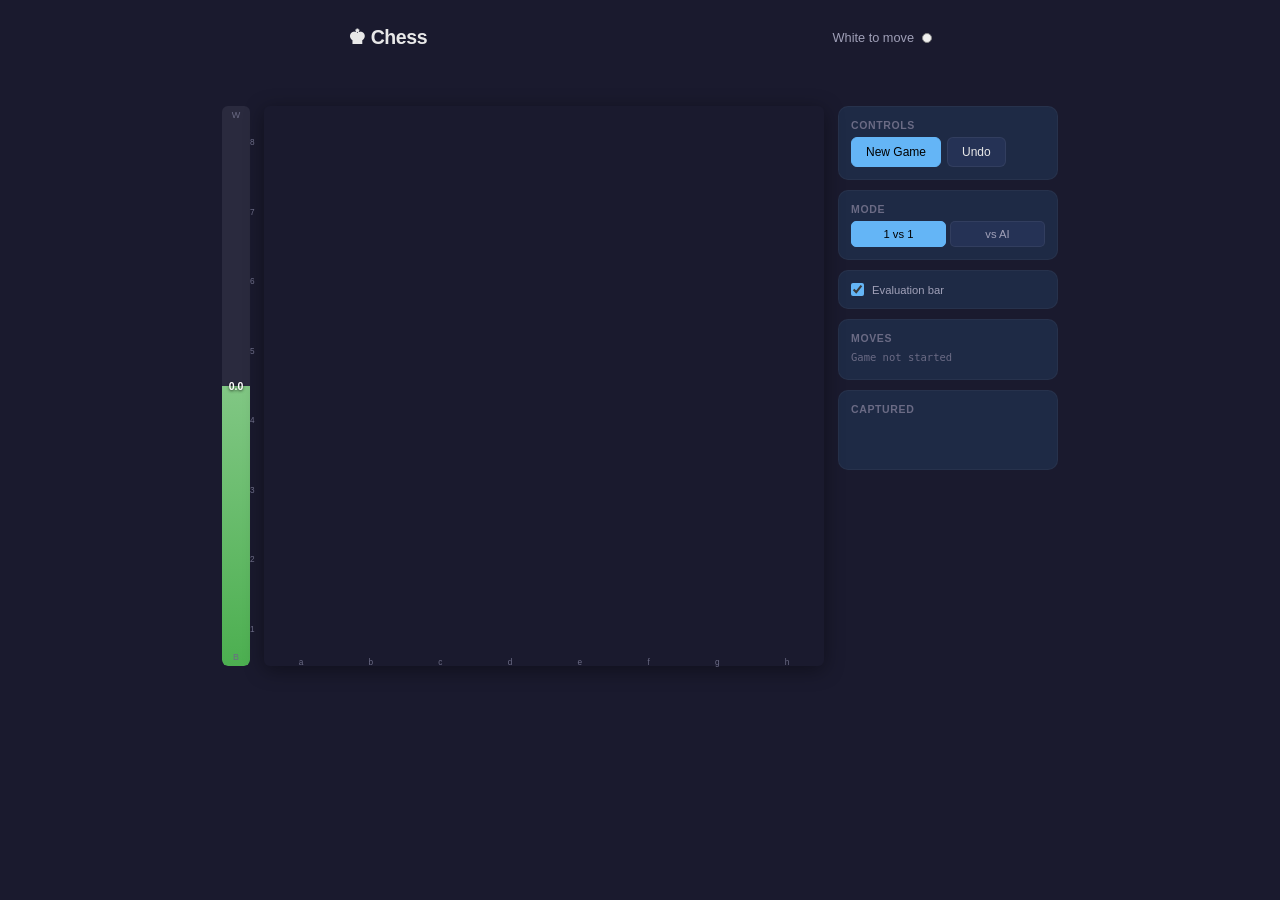
==== index.html @ 6c4f0eb6 "feat: chess game" ====
<!DOCTYPE html>
<html lang="fr">
<head>
  <meta charset="UTF-8">
  <meta name="viewport" content="width=device-width, initial-scale=1.0">
  <title>Chess Game</title>
  <link rel="stylesheet" href="css/style.css">
</head>
<body>
  <div class="app-container">

    <!-- Header -->
    <div class="header">
      <h1>♚ Chess</h1>
      <div class="turn-indicator">
        <span id="turn-label">White to move</span>
        <span class="turn-dot white" id="turn-dot"></span>
      </div>
    </div>

    <!-- Game status -->
    <div class="game-status" id="game-status"></div>

    <!-- Main row: eval bar + board + side panel -->
    <div class="main-row">

      <!-- Evaluation Bar -->
      <div class="eval-bar-container" id="eval-bar-container">
        <span class="eval-label white-label">W</span>
        <span class="eval-label black-label">B</span>
        <div class="eval-fill" id="eval-fill" style="height: 50%;"></div>
        <span class="eval-score" id="eval-score">0.0</span>
      </div>

      <!-- Board -->
      <div class="board-container">
        <div class="board-wrapper">
          <div id="chess-board"></div>

          <!-- Promotion dialog -->
          <div class="promotion-overlay" id="promotion-overlay">
            <div class="promotion-dialog">
              <div class="promo-title">Promote pawn to:</div>
              <div class="promo-options" id="promo-options"></div>
            </div>
          </div>
        </div>

        <!-- Rank labels -->
        <div class="board-labels rank-labels" id="rank-labels">
          <span>8</span><span>7</span><span>6</span><span>5</span>
          <span>4</span><span>3</span><span>2</span><span>1</span>
        </div>

        <!-- File labels -->
        <div class="board-labels file-labels" id="file-labels">
          <span>a</span><span>b</span><span>c</span><span>d</span>
          <span>e</span><span>f</span><span>g</span><span>h</span>
        </div>
      </div>

      <!-- Side Panel -->
      <div class="side-panel">

        <!-- Controls -->
        <div class="panel-card">
          <h3>Controls</h3>
          <div class="controls">
            <button id="btn-new-game" class="primary">New Game</button>
            <button id="btn-undo">Undo</button>
          </div>
        </div>

        <!-- Game Mode -->
        <div class="panel-card">
          <h3>Mode</h3>
          <div class="mode-toggle">
            <button id="mode-1v1" class="active">1 vs 1</button>
            <button id="mode-ai">vs AI</button>
          </div>
          <div class="ai-thinking" id="ai-thinking">
            <div class="spinner"></div>
            <span>AI thinking...</span>
          </div>
        </div>

        <!-- AI Difficulty -->
        <div class="panel-card" id="difficulty-card" style="display:none;">
          <h3>AI Difficulty</h3>
          <div class="difficulty-selector">
            <button data-depth="1">1</button>
            <button data-depth="2">2</button>
            <button data-depth="3" class="active">3</button>
            <button data-depth="4">4</button>
            <button data-depth="5">5</button>
          </div>
        </div>

        <!-- Evaluation Toggle -->
        <div class="panel-card">
          <div class="eval-toggle">
            <input type="checkbox" id="eval-toggle" checked>
            <label for="eval-toggle">Evaluation bar</label>
          </div>
        </div>

        <!-- Move History -->
        <div class="panel-card">
          <h3>Moves</h3>
          <div class="move-history" id="move-history">
            <span class="move-placeholder" style="color:var(--text-dim);font-size:0.7rem;">Game not started</span>
          </div>
        </div>

        <!-- Captured Pieces -->
        <div class="panel-card">
          <h3>Captured</h3>
          <div class="captured-pieces" id="captured-white"></div>
          <div class="captured-pieces" id="captured-black"></div>
        </div>

      </div>
    </div>
  </div>

  <script src="js/chess.js?v=2"></script>
  <script src="js/evaluation.js?v=2"></script>
  <script>
window.__debug = window.__debug || {};
window.__debug.beforeAI = { Chess: typeof Chess, evaluate: typeof evaluate };
</script>
  <script src="js/ai.js?v=2"></script>
  <script>
window.__debug.afterAI = { findBestMove: typeof findBestMove, wFBM: typeof window.findBestMove, Chess: typeof Chess, evaluate: typeof evaluate };
</script>
  <script src="js/app.js?v=2"></script>
  <script>
window.__debug.afterAPP = { squares: document.querySelectorAll('.square').length, Chess: typeof Chess };
</script>
</body>
</html>
---- css/style.css ----
/* ─── Reset & Base ───────────────────────────────────────────────── */
*, *::before, *::after { box-sizing: border-box; margin: 0; padding: 0; }

:root {
  --bg-primary: #1a1a2e;
  --bg-secondary: #16213e;
  --bg-card: #1e2a45;
  --bg-hover: #253255;
  --text-primary: #e8e8e8;
  --text-secondary: #a0a0b8;
  --text-dim: #6b6b85;
  --accent: #64b5f6;
  --accent-glow: rgba(100, 181, 246, 0.3);
  --green: #4caf50;
  --red: #f44336;
  --orange: #ff9800;
  --eval-bar-w: 28px;
  --board-max: min(80vw, 560px);
  --light-square: #f0d9b5;
  --dark-square: #b58863;
  --light-square-hi: #f7ec77;
  --dark-square-hi: #e0d043;
  --last-move-light: #cdd26a;
  --last-move-dark: #aaa23a;
  --check-red: #ff4444;
  --border-radius: 10px;
  --transition-speed: 0.25s;
}

html { font-size: 15px; }

body {
  font-family: -apple-system, BlinkMacSystemFont, 'Segoe UI', Roboto, Oxygen, sans-serif;
  background: var(--bg-primary);
  color: var(--text-primary);
  min-height: 100vh;
  display: flex;
  justify-content: center;
  align-items: flex-start;
  padding: 20px 10px;
  -webkit-font-smoothing: antialiased;
}

/* ─── Layout ─────────────────────────────────────────────────────── */

.app-container {
  width: 100%;
  max-width: 1100px;
  display: flex;
  flex-direction: column;
  align-items: center;
  gap: 16px;
}

.header {
  width: 100%;
  max-width: calc(var(--board-max) + 40px);
  display: flex;
  justify-content: space-between;
  align-items: center;
  padding: 6px 8px;
}

.header h1 {
  font-size: 1.3rem;
  font-weight: 600;
  color: var(--text-primary);
  letter-spacing: -0.02em;
}

.header .turn-indicator {
  display: flex;
  align-items: center;
  gap: 8px;
  font-size: 0.85rem;
  color: var(--text-secondary);
}

.turn-dot {
  width: 10px;
  height: 10px;
  border-radius: 50%;
  display: inline-block;
  transition: background var(--transition-speed);
}

.turn-dot.white { background: #f0f0f0; border: 1px solid #888; }
.turn-dot.black { background: #222; border: 1px solid #666; }

/* ─── Main row: eval bar + board + side panel ───────────────────── */

.main-row {
  display: flex;
  align-items: flex-start;
  gap: 14px;
  max-width: calc(var(--board-max) + var(--eval-bar-w) + 240px + 28px);
}

/* ─── Evaluation Bar ─────────────────────────────────────────────── */

.eval-bar-container {
  width: var(--eval-bar-w);
  height: var(--board-max);
  background: #2a2a3e;
  border-radius: 6px;
  position: relative;
  overflow: hidden;
  flex-shrink: 0;
  transition: opacity var(--transition-speed);
  display: flex;
  flex-direction: column;
}

.eval-bar-container.hidden {
  opacity: 0;
  width: 0;
  margin: 0;
  pointer-events: none;
}

.eval-fill {
  position: absolute;
  bottom: 0;
  left: 0;
  right: 0;
  background: linear-gradient(to top, var(--green), #81c784);
  transition: height 0.35s cubic-bezier(0.4, 0, 0.2, 1);
  border-radius: 0 0 6px 6px;
}

.eval-fill.white-advantage {
  background: linear-gradient(to top, var(--green), #81c784);
}

.eval-fill.black-advantage {
  background: linear-gradient(to top, var(--red), #ef5350);
  bottom: auto;
  top: 0;
  border-radius: 6px 6px 0 0;
}

.eval-score {
  position: absolute;
  left: 50%;
  top: 50%;
  transform: translate(-50%, -50%);
  font-size: 0.7rem;
  font-weight: 700;
  color: #fff;
  text-shadow: 0 1px 3px rgba(0,0,0,0.8);
  z-index: 2;
  pointer-events: none;
  white-space: nowrap;
}

.eval-label {
  position: absolute;
  left: 50%;
  transform: translateX(-50%);
  font-size: 0.6rem;
  color: var(--text-dim);
  z-index: 1;
  pointer-events: none;
}

.eval-label.white-label { top: 4px; }
.eval-label.black-label { bottom: 4px; }

/* ─── Board ──────────────────────────────────────────────────────── */

.board-container {
  position: relative;
  flex-shrink: 0;
}

.board-wrapper {
  position: relative;
  width: var(--board-max);
  height: var(--board-max);
  border-radius: 6px;
  overflow: hidden;
  box-shadow: 0 4px 20px rgba(0,0,0,0.4);
}

#chess-board {
  display: grid;
  grid-template-columns: repeat(8, 1fr);
  grid-template-rows: repeat(8, 1fr);
  width: 100%;
  height: 100%;
}

.square {
  position: relative;
  display: flex;
  align-items: center;
  justify-content: center;
  cursor: pointer;
  user-select: none;
  font-size: calc(var(--board-max) / 10);
  transition: background-color 0.12s;
}

.square.light { background: var(--light-square); }
.square.dark { background: var(--dark-square); }

.square.last-move.light { background: var(--last-move-light); }
.square.last-move.dark { background: var(--last-move-dark); }

.square.selected.light { background: var(--light-square-hi); }
.square.selected.dark { background: var(--dark-square-hi); }

.square.check {
  background: radial-gradient(ellipse at center, var(--check-red) 0%, var(--check-red) 25%, transparent 70%) !important;
}

.square .legal-dot {
  position: absolute;
  width: 28%;
  height: 28%;
  border-radius: 50%;
  background: rgba(0,0,0,0.15);
  pointer-events: none;
}

.square .legal-capture-ring {
  position: absolute;
  width: 85%;
  height: 85%;
  border-radius: 50%;
  border: 5px solid rgba(0,0,0,0.15);
  pointer-events: none;
}

.square .piece {
  font-size: inherit;
  line-height: 1;
  pointer-events: none;
  text-shadow: 0 1px 2px rgba(0,0,0,0.2);
  z-index: 2;
  transition: transform 0.10s;
}

.square:hover .piece {
  transform: scale(1.04);
}

/* File/rank labels */
.board-labels {
  position: absolute;
  pointer-events: none;
  z-index: 3;
}

.file-labels {
  bottom: -1px;
  left: 0;
  right: 0;
  display: flex;
  justify-content: space-around;
  padding: 0 2px;
}

.rank-labels {
  top: 0;
  bottom: 0;
  left: -14px;
  display: flex;
  flex-direction: column;
  justify-content: space-around;
  padding: 2px 0;
}

.board-labels span {
  font-size: 0.55rem;
  color: var(--text-dim);
  font-weight: 500;
}

/* ─── Side Panel ─────────────────────────────────────────────────── */

.side-panel {
  width: 220px;
  flex-shrink: 0;
  display: flex;
  flex-direction: column;
  gap: 10px;
}

.panel-card {
  background: var(--bg-card);
  border-radius: var(--border-radius);
  padding: 12px;
  border: 1px solid rgba(255,255,255,0.04);
}

.panel-card h3 {
  font-size: 0.7rem;
  text-transform: uppercase;
  letter-spacing: 0.06em;
  color: var(--text-dim);
  margin-bottom: 6px;
}

/* ─── Controls ───────────────────────────────────────────────────── */

.controls {
  display: flex;
  flex-wrap: wrap;
  gap: 6px;
}

.controls button,
.btn {
  background: var(--bg-hover);
  color: var(--text-primary);
  border: 1px solid rgba(255,255,255,0.06);
  border-radius: 6px;
  padding: 7px 14px;
  font-size: 0.8rem;
  font-weight: 500;
  cursor: pointer;
  transition: all 0.15s;
  white-space: nowrap;
}

.controls button:hover,
.btn:hover {
  background: #334368;
  border-color: var(--accent);
}

.controls button:active,
.btn:active { transform: scale(0.96); }

.controls button.active {
  background: var(--accent);
  color: #000;
  border-color: var(--accent);
}

.controls button.primary {
  background: var(--accent);
  color: #000;
  border-color: var(--accent);
}

.controls button.danger {
  background: rgba(244, 67, 54, 0.2);
  border-color: rgba(244, 67, 54, 0.3);
  color: var(--red);
}

.controls button.danger:hover {
  background: rgba(244, 67, 54, 0.35);
}

/* ─── Game status ────────────────────────────────────────────────── */

.game-status {
  font-size: 0.85rem;
  font-weight: 600;
  text-align: center;
  padding: 6px 0;
  min-height: 1.5em;
}

.game-status.check {
  color: var(--orange);
}

.game-status.checkmate,
.game-status.win {
  color: var(--green);
}

.game-status.loss {
  color: var(--red);
}

.game-status.draw {
  color: var(--text-secondary);
}

/* ─── Move History ───────────────────────────────────────────────── */

.move-history {
  max-height: 140px;
  overflow-y: auto;
  font-family: 'SF Mono', 'Fira Code', 'Consolas', monospace;
  font-size: 0.75rem;
  line-height: 1.5;
}

.move-history::-webkit-scrollbar {
  width: 3px;
}
.move-history::-webkit-scrollbar-track {
  background: transparent;
}
.move-history::-webkit-scrollbar-thumb {
  background: var(--text-dim);
  border-radius: 3px;
}

.move-history .move-number {
  color: var(--text-dim);
  margin-right: 4px;
}

.move-history .move-pair {
  display: inline;
  margin-right: 6px;
  color: var(--text-primary);
}

.move-history .move-pair.last {
  color: var(--accent);
  font-weight: 600;
}

/* ─── Captured pieces ────────────────────────────────────────────── */

.captured-pieces {
  display: flex;
  flex-wrap: wrap;
  gap: 1px;
  font-size: 1rem;
  line-height: 1;
  min-height: 1.2em;
}

.captured-pieces .captured {
  opacity: 0.7;
}

.captured-value {
  font-size: 0.65rem;
  color: var(--text-dim);
  margin-left: 4px;
}

/* ─── AI Difficulty ──────────────────────────────────────────────── */

.difficulty-selector {
  display: flex;
  gap: 4px;
}

.difficulty-selector button {
  flex: 1;
  padding: 5px 0;
  font-size: 0.7rem;
  text-align: center;
  border: 1px solid rgba(255,255,255,0.06);
  background: var(--bg-hover);
  color: var(--text-secondary);
  border-radius: 5px;
  cursor: pointer;
  transition: all 0.15s;
}

.difficulty-selector button:hover {
  border-color: var(--accent);
}

.difficulty-selector button.active {
  background: var(--accent);
  color: #000;
  border-color: var(--accent);
}

/* ─── Mode toggle ────────────────────────────────────────────────── */

.mode-toggle {
  display: flex;
  gap: 4px;
}

.mode-toggle button {
  flex: 1;
  padding: 6px 0;
  font-size: 0.75rem;
  border: 1px solid rgba(255,255,255,0.06);
  background: var(--bg-hover);
  color: var(--text-secondary);
  border-radius: 5px;
  cursor: pointer;
  transition: all 0.15s;
}

.mode-toggle button.active {
  background: var(--accent);
  color: #000;
  border-color: var(--accent);
}

/* ─── Eval bar toggle ────────────────────────────────────────────── */

.eval-toggle {
  display: flex;
  align-items: center;
  gap: 8px;
  font-size: 0.75rem;
  color: var(--text-secondary);
  cursor: pointer;
}

.eval-toggle input[type="checkbox"] {
  accent-color: var(--accent);
  cursor: pointer;
}

/* ─── Promotion Dialog ───────────────────────────────────────────── */

.promotion-overlay {
  position: absolute;
  top: 0; left: 0; right: 0; bottom: 0;
  background: rgba(0,0,0,0.6);
  display: none;
  align-items: center;
  justify-content: center;
  z-index: 10;
  border-radius: 6px;
}

.promotion-overlay.active {
  display: flex;
}

.promotion-dialog {
  background: var(--bg-card);
  border-radius: var(--border-radius);
  padding: 16px;
  display: flex;
  flex-direction: column;
  gap: 8px;
  box-shadow: 0 8px 30px rgba(0,0,0,0.6);
  align-items: center;
}

.promotion-dialog .promo-title {
  font-size: 0.75rem;
  color: var(--text-secondary);
  margin-bottom: 4px;
}

.promotion-dialog .promo-options {
  display: flex;
  gap: 8px;
}

.promotion-dialog .promo-btn {
  width: 48px;
  height: 48px;
  font-size: 2rem;
  display: flex;
  align-items: center;
  justify-content: center;
  background: var(--bg-hover);
  border: 2px solid rgba(255,255,255,0.06);
  border-radius: 8px;
  cursor: pointer;
  transition: all 0.15s;
}

.promotion-dialog .promo-btn:hover {
  background: #334368;
  border-color: var(--accent);
  transform: scale(1.08);
}

.promotion-dialog .promo-btn:active {
  transform: scale(0.95);
}

/* ─── AI Thinking Indicator ──────────────────────────────────────── */

.ai-thinking {
  display: none;
  align-items: center;
  gap: 6px;
  font-size: 0.75rem;
  color: var(--accent);
  padding: 4px 0;
}

.ai-thinking.active { display: flex; }

.ai-thinking .spinner {
  width: 12px;
  height: 12px;
  border: 2px solid var(--accent-glow);
  border-top-color: var(--accent);
  border-radius: 50%;
  animation: spin 0.8s linear infinite;
}

@keyframes spin {
  to { transform: rotate(360deg); }
}

/* ─── Responsive ─────────────────────────────────────────────────── */

@media (max-width: 780px) {
  .main-row {
    flex-direction: column;
    align-items: center;
  }

  .eval-bar-container {
    width: 100%;
    height: 20px;
    flex-direction: row;
    border-radius: 4px;
  }

  .eval-fill {
    bottom: 0;
    left: 0;
    right: auto;
    top: 0;
    width: 50%;
    height: 100% !important;
    transition: width 0.35s ease;
    border-radius: 4px 0 0 4px;
  }

  .eval-fill.black-advantage {
    bottom: 0;
    top: auto;
    left: auto;
    right: 0;
    border-radius: 0 4px 4px 0;
  }

  .eval-label.white-label { left: 4px; top: 50%; transform: translateY(-50%); }
  .eval-label.black-label { right: 4px; top: 50%; left: auto; transform: translateY(-50%); }

  .side-panel {
    width: 100%;
    max-width: var(--board-max);
  }

  .board-labels { display: none; }
}

@media (max-width: 480px) {
  :root {
    --board-max: min(92vw, 400px);
  }
  body { padding: 10px 4px; }
  .header h1 { font-size: 1rem; }
  .square { font-size: calc(var(--board-max) / 11); }
}
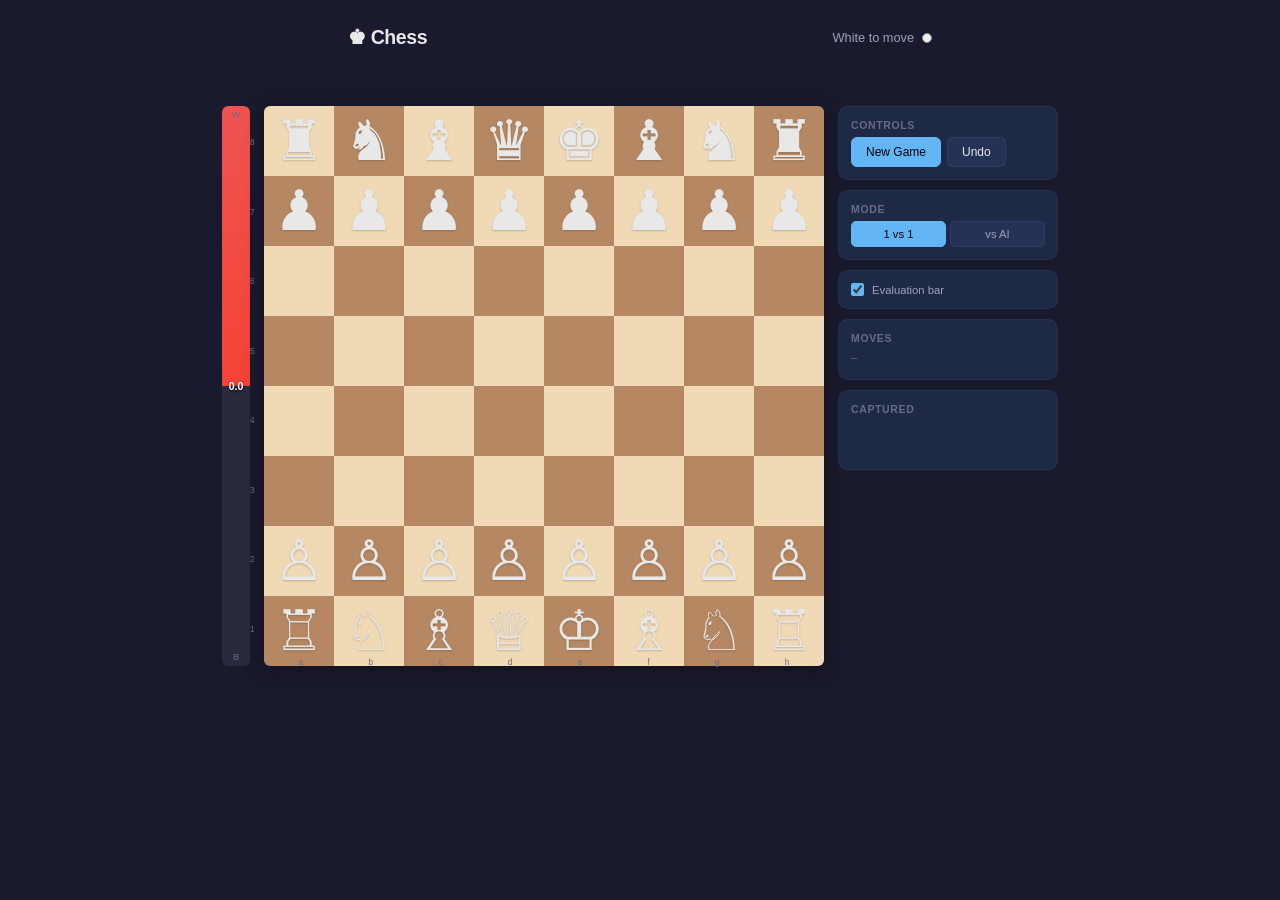
==== commit 8162f63d: "fix: debug board, fix move numbering, add post-game analysis Key changes: - Fix move number in histo" ====
--- a/index.html
+++ b/index.html
@@ -34,8 +34,11 @@
 
       <!-- Board -->
       <div class="board-container">
-        <div class="board-wrapper">
+        <div class="board-wrapper" style="position:relative;">
           <div id="chess-board"></div>
+
+          <!-- Best move arrow canvas overlay -->
+          <canvas id="best-move-canvas" style="position:absolute;top:0;left:0;width:100%;height:100%;pointer-events:none;z-index:5;display:none;"></canvas>
 
           <!-- Promotion dialog -->
           <div class="promotion-overlay" id="promotion-overlay">
@@ -104,6 +107,24 @@
           </div>
         </div>
 
+        <!-- Post-game Analysis -->
+        <div class="panel-card" id="analysis-panel" style="display:none;">
+          <h3>Analysis</h3>
+          <div class="controls analysis-controls">
+            <button id="btn-first" title="First move">⏮</button>
+            <button id="btn-prev" title="Previous move">◀</button>
+            <button id="btn-next" title="Next move">▶</button>
+            <button id="btn-last" title="Last move">⏭</button>
+          </div>
+          <div class="analysis-buttons" style="margin-top:6px;display:flex;gap:4px;">
+            <button id="btn-analyze" class="primary" style="flex:1;">Analyze</button>
+            <button id="btn-exit-analysis" style="flex:1;">Exit</button>
+          </div>
+          <div class="keyboard-hint" style="font-size:0.6rem;color:var(--text-dim);margin-top:4px;text-align:center;">
+            ← → arrows to navigate
+          </div>
+        </div>
+
         <!-- Move History -->
         <div class="panel-card">
           <h3>Moves</h3>
@@ -123,19 +144,9 @@
     </div>
   </div>
 
-  <script src="js/chess.js?v=2"></script>
-  <script src="js/evaluation.js?v=2"></script>
-  <script>
-window.__debug = window.__debug || {};
-window.__debug.beforeAI = { Chess: typeof Chess, evaluate: typeof evaluate };
-</script>
-  <script src="js/ai.js?v=2"></script>
-  <script>
-window.__debug.afterAI = { findBestMove: typeof findBestMove, wFBM: typeof window.findBestMove, Chess: typeof Chess, evaluate: typeof evaluate };
-</script>
-  <script src="js/app.js?v=2"></script>
-  <script>
-window.__debug.afterAPP = { squares: document.querySelectorAll('.square').length, Chess: typeof Chess };
-</script>
+  <script src="js/chess.js"></script>
+  <script src="js/evaluation.js"></script>
+  <script src="js/ai.js"></script>
+  <script src="js/app.js"></script>
 </body>
 </html>
--- a/css/style.css
+++ b/css/style.css
@@ -419,6 +419,54 @@
   font-weight: 600;
 }
 
+/* Clickable move pair in analysis mode */
+.move-history .move-pair.current {
+  background: rgba(100, 181, 246, 0.2);
+  border-radius: 3px;
+  padding: 0 2px;
+}
+
+/* ─── Analysis Panel ─────────────────────────────────────────────── */
+
+.analysis-controls {
+  display: flex;
+  gap: 4px;
+}
+
+.analysis-controls button {
+  flex: 1;
+  background: var(--bg-hover);
+  color: var(--text-primary);
+  border: 1px solid rgba(255,255,255,0.06);
+  border-radius: 6px;
+  padding: 6px 4px;
+  font-size: 0.85rem;
+  cursor: pointer;
+  transition: all 0.15s;
+  text-align: center;
+}
+
+.analysis-controls button:hover:not(:disabled) {
+  background: #334368;
+  border-color: var(--accent);
+}
+
+.analysis-controls button:disabled {
+  opacity: 0.35;
+  cursor: default;
+}
+
+.analysis-controls button:active:not(:disabled) {
+  transform: scale(0.96);
+}
+
+/* ─── Buttons disabled state ─────────────────────────────────────── */
+.mode-toggle button:disabled,
+.controls button:disabled {
+  opacity: 0.4;
+  cursor: default;
+}
+
 /* ─── Captured pieces ────────────────────────────────────────────── */
 
 .captured-pieces {
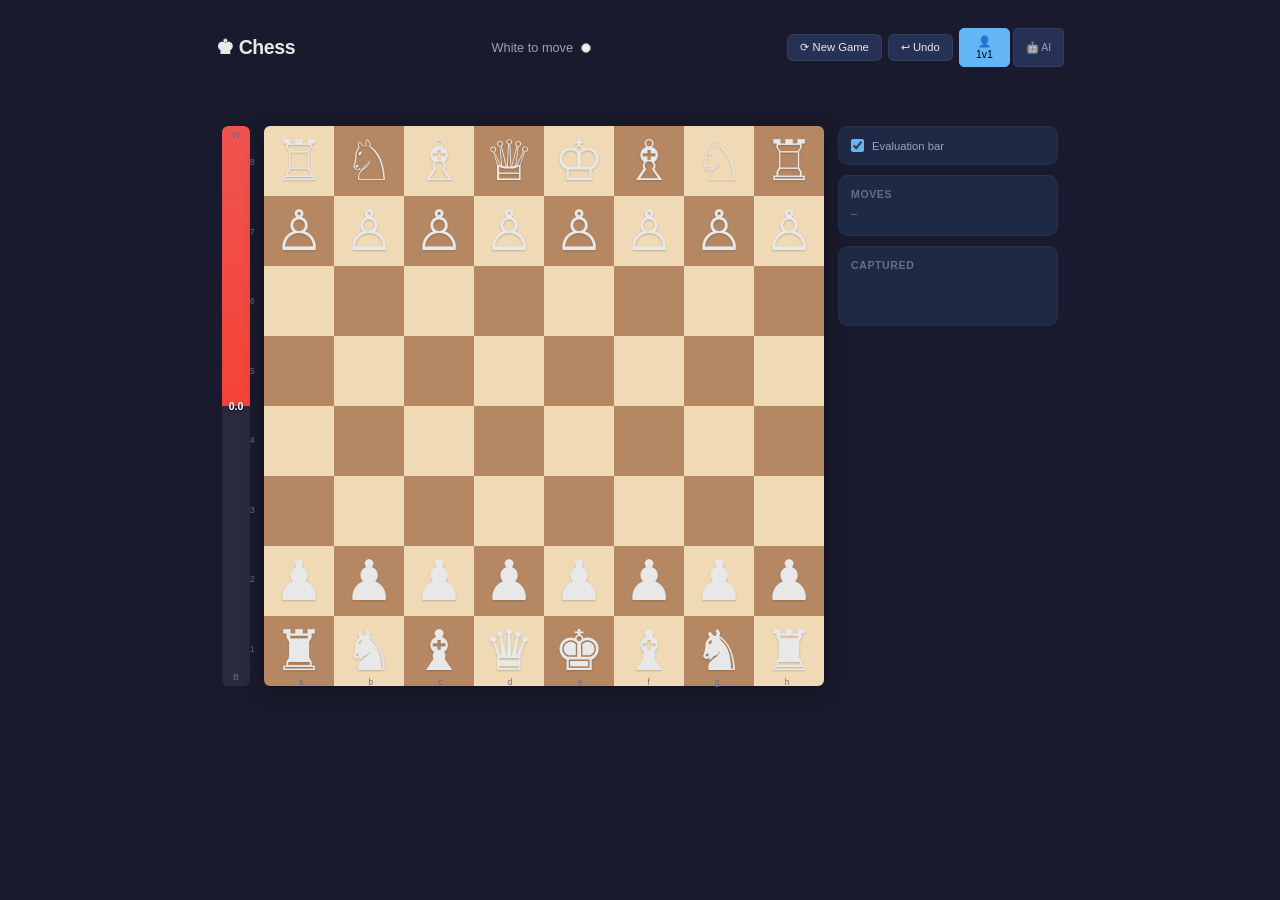
==== commit 9840308e: "UI/UX: evaluation en pions, couleurs inversees, animation slide, redesign responsive - Eval bar: sco" ====
--- a/index.html
+++ b/index.html
@@ -15,6 +15,18 @@
       <div class="turn-indicator">
         <span id="turn-label">White to move</span>
         <span class="turn-dot white" id="turn-dot"></span>
+      </div>
+      <div class="header-controls">
+        <button id="btn-new-game" class="btn primary" title="New Game">⟳ New Game</button>
+        <button id="btn-undo" class="btn" title="Undo">↩ Undo</button>
+        <div class="mode-toggle">
+          <button id="mode-1v1" class="active" title="Play against another player">👤 1v1</button>
+          <button id="mode-ai" title="Play against AI">🤖 AI</button>
+        </div>
+        <div class="ai-thinking" id="ai-thinking">
+          <div class="spinner"></div>
+          <span>Thinking...</span>
+        </div>
       </div>
     </div>
 
@@ -64,28 +76,6 @@
 
       <!-- Side Panel -->
       <div class="side-panel">
-
-        <!-- Controls -->
-        <div class="panel-card">
-          <h3>Controls</h3>
-          <div class="controls">
-            <button id="btn-new-game" class="primary">New Game</button>
-            <button id="btn-undo">Undo</button>
-          </div>
-        </div>
-
-        <!-- Game Mode -->
-        <div class="panel-card">
-          <h3>Mode</h3>
-          <div class="mode-toggle">
-            <button id="mode-1v1" class="active">1 vs 1</button>
-            <button id="mode-ai">vs AI</button>
-          </div>
-          <div class="ai-thinking" id="ai-thinking">
-            <div class="spinner"></div>
-            <span>AI thinking...</span>
-          </div>
-        </div>
 
         <!-- AI Difficulty -->
         <div class="panel-card" id="difficulty-card" style="display:none;">
--- a/css/style.css
+++ b/css/style.css
@@ -54,16 +54,18 @@
 
 .header {
   width: 100%;
-  max-width: calc(var(--board-max) + 40px);
+  max-width: calc(var(--board-max) + var(--eval-bar-w) + 240px + 28px);
   display: flex;
   justify-content: space-between;
   align-items: center;
-  padding: 6px 8px;
+  padding: 8px 4px;
+  gap: 8px;
+  flex-wrap: wrap;
 }
 
 .header h1 {
   font-size: 1.3rem;
-  font-weight: 600;
+  font-weight: 700;
   color: var(--text-primary);
   letter-spacing: -0.02em;
 }
@@ -74,6 +76,28 @@
   gap: 8px;
   font-size: 0.85rem;
   color: var(--text-secondary);
+}
+
+.header-controls {
+  display: flex;
+  align-items: center;
+  gap: 6px;
+  flex-wrap: wrap;
+}
+
+.header-controls .btn {
+  padding: 6px 12px;
+  font-size: 0.75rem;
+}
+
+.header-controls .mode-toggle {
+  display: flex;
+  gap: 3px;
+}
+
+.header-controls .mode-toggle button {
+  padding: 6px 10px;
+  font-size: 0.7rem;
 }
 
 .turn-dot {
@@ -207,9 +231,6 @@
 .square.last-move.light { background: var(--last-move-light); }
 .square.last-move.dark { background: var(--last-move-dark); }
 
-.square.selected.light { background: var(--light-square-hi); }
-.square.selected.dark { background: var(--dark-square-hi); }
-
 .square.check {
   background: radial-gradient(ellipse at center, var(--check-red) 0%, var(--check-red) 25%, transparent 70%) !important;
 }
@@ -243,6 +264,35 @@
 
 .square:hover .piece {
   transform: scale(1.04);
+}
+
+/* ─── Floating piece (slide animation) ────────────────────────────── */
+
+.floating-piece {
+  position: absolute;
+  z-index: 20;
+  pointer-events: none;
+  transition: left 0.3s ease-in-out, top 0.3s ease-in-out;
+  filter: drop-shadow(3px 3px 8px rgba(0,0,0,0.6));
+  line-height: 1;
+}
+
+/* ─── Selected square animation ───────────────────────────────────── */
+
+.square.selected.light {
+  background: var(--light-square-hi);
+  animation: pulse-select 0.4s ease-in-out;
+}
+
+.square.selected.dark {
+  background: var(--dark-square-hi);
+  animation: pulse-select 0.4s ease-in-out;
+}
+
+@keyframes pulse-select {
+  0% { transform: scale(1); }
+  50% { transform: scale(1.04); }
+  100% { transform: scale(1); }
 }
 
 /* File/rank labels */
@@ -564,7 +614,8 @@
 .promotion-overlay {
   position: absolute;
   top: 0; left: 0; right: 0; bottom: 0;
-  background: rgba(0,0,0,0.6);
+  background: rgba(0,0,0,0.65);
+  backdrop-filter: blur(4px);
   display: none;
   align-items: center;
   justify-content: center;
@@ -578,44 +629,48 @@
 
 .promotion-dialog {
   background: var(--bg-card);
-  border-radius: var(--border-radius);
-  padding: 16px;
+  border: 1px solid rgba(255,255,255,0.08);
+  border-radius: 14px;
+  padding: 18px 22px;
   display: flex;
   flex-direction: column;
+  gap: 10px;
+  box-shadow: 0 12px 40px rgba(0,0,0,0.7);
+  align-items: center;
+}
+
+.promotion-dialog .promo-title {
+  font-size: 0.8rem;
+  font-weight: 600;
+  color: var(--text-secondary);
+  letter-spacing: 0.03em;
+}
+
+.promotion-dialog .promo-options {
+  display: flex;
   gap: 8px;
-  box-shadow: 0 8px 30px rgba(0,0,0,0.6);
-  align-items: center;
-}
-
-.promotion-dialog .promo-title {
-  font-size: 0.75rem;
-  color: var(--text-secondary);
-  margin-bottom: 4px;
-}
-
-.promotion-dialog .promo-options {
-  display: flex;
-  gap: 8px;
 }
 
 .promotion-dialog .promo-btn {
-  width: 48px;
-  height: 48px;
-  font-size: 2rem;
+  width: 54px;
+  height: 54px;
+  font-size: 2.2rem;
   display: flex;
   align-items: center;
   justify-content: center;
   background: var(--bg-hover);
   border: 2px solid rgba(255,255,255,0.06);
-  border-radius: 8px;
+  border-radius: 10px;
   cursor: pointer;
   transition: all 0.15s;
+  line-height: 1;
 }
 
 .promotion-dialog .promo-btn:hover {
   background: #334368;
   border-color: var(--accent);
-  transform: scale(1.08);
+  transform: scale(1.1);
+  box-shadow: 0 0 16px var(--accent-glow);
 }
 
 .promotion-dialog .promo-btn:active {
@@ -651,14 +706,32 @@
 /* ─── Responsive ─────────────────────────────────────────────────── */
 
 @media (max-width: 780px) {
+  body {
+    padding: 10px 6px;
+    align-items: flex-start;
+  }
+
+  .app-container {
+    gap: 10px;
+  }
+
+  .header {
+    max-width: 100%;
+    flex-wrap: wrap;
+    justify-content: center;
+    gap: 6px;
+  }
+
   .main-row {
     flex-direction: column;
     align-items: center;
+    max-width: 100%;
   }
 
   .eval-bar-container {
     width: 100%;
-    height: 20px;
+    max-width: var(--board-max);
+    height: 18px;
     flex-direction: row;
     border-radius: 4px;
   }
@@ -680,10 +753,16 @@
     left: auto;
     right: 0;
     border-radius: 0 4px 4px 0;
+    width: 50%;
+    height: 100% !important;
   }
 
   .eval-label.white-label { left: 4px; top: 50%; transform: translateY(-50%); }
   .eval-label.black-label { right: 4px; top: 50%; left: auto; transform: translateY(-50%); }
+
+  .eval-score {
+    font-size: 0.65rem;
+  }
 
   .side-panel {
     width: 100%;
@@ -695,9 +774,12 @@
 
 @media (max-width: 480px) {
   :root {
-    --board-max: min(92vw, 400px);
-  }
-  body { padding: 10px 4px; }
+    --board-max: min(94vw, 400px);
+  }
+  body { padding: 6px 3px; }
   .header h1 { font-size: 1rem; }
+  .header .turn-indicator { font-size: 0.75rem; }
   .square { font-size: calc(var(--board-max) / 11); }
+  .controls button, .btn { padding: 6px 10px; font-size: 0.72rem; }
+  .panel-card { padding: 10px; }
 }
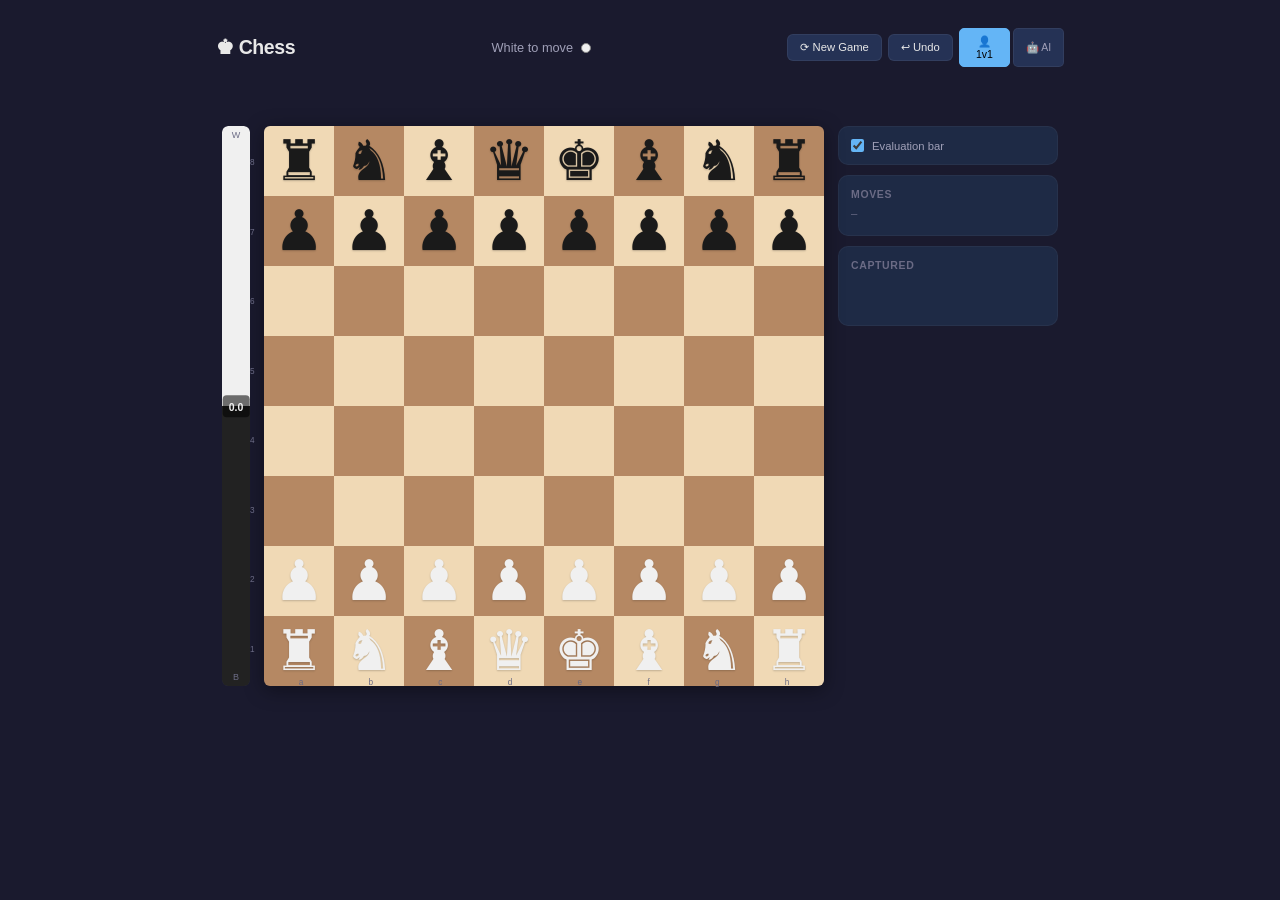
==== commit c6f4b268: "feat: bicolour eval bar (white/black, no swap) Simplify evaluation bar to always be white on top, bl" ====
--- a/index.html
+++ b/index.html
@@ -38,10 +38,13 @@
 
       <!-- Evaluation Bar -->
       <div class="eval-bar-container" id="eval-bar-container">
+        <div class="eval-fill-white" id="eval-fill-white" style="height:50%;"></div>
+        <div class="eval-fill-black" id="eval-fill-black" style="height:50%;"></div>
         <span class="eval-label white-label">W</span>
         <span class="eval-label black-label">B</span>
-        <div class="eval-fill" id="eval-fill" style="height: 50%;"></div>
-        <span class="eval-score" id="eval-score">0.0</span>
+        <div class="eval-score-container" id="eval-score-container">
+          <span class="eval-score" id="eval-score">0.0</span>
+        </div>
       </div>
 
       <!-- Board -->
--- a/css/style.css
+++ b/css/style.css
@@ -142,39 +142,50 @@
   pointer-events: none;
 }
 
-.eval-fill {
+/* White fill — grows from the top */
+.eval-fill-white {
+  position: absolute;
+  top: 0;
+  left: 0;
+  right: 0;
+  background: #f0f0f0;
+  transition: height 0.35s cubic-bezier(0.4, 0, 0.2, 1);
+  border-radius: 6px 6px 0 0;
+  z-index: 1;
+}
+
+/* Black fill — grows from the bottom */
+.eval-fill-black {
   position: absolute;
   bottom: 0;
   left: 0;
   right: 0;
-  background: linear-gradient(to top, var(--green), #81c784);
+  background: #222;
   transition: height 0.35s cubic-bezier(0.4, 0, 0.2, 1);
   border-radius: 0 0 6px 6px;
-}
-
-.eval-fill.white-advantage {
-  background: linear-gradient(to top, var(--green), #81c784);
-}
-
-.eval-fill.black-advantage {
-  background: linear-gradient(to top, var(--red), #ef5350);
-  bottom: auto;
-  top: 0;
-  border-radius: 6px 6px 0 0;
-}
-
-.eval-score {
+  z-index: 1;
+}
+
+.eval-score-container {
   position: absolute;
   left: 50%;
   top: 50%;
   transform: translate(-50%, -50%);
+  z-index: 3;
+  pointer-events: none;
+  background: rgba(0,0,0,0.55);
+  border-radius: 4px;
+  padding: 2px 6px;
+}
+
+.eval-score {
   font-size: 0.7rem;
   font-weight: 700;
   color: #fff;
-  text-shadow: 0 1px 3px rgba(0,0,0,0.8);
-  z-index: 2;
   pointer-events: none;
   white-space: nowrap;
+  line-height: 1.3;
+  transition: color 0.2s;
 }
 
 .eval-label {
@@ -183,7 +194,7 @@
   transform: translateX(-50%);
   font-size: 0.6rem;
   color: var(--text-dim);
-  z-index: 1;
+  z-index: 4;
   pointer-events: none;
 }
 
@@ -265,6 +276,9 @@
 .square:hover .piece {
   transform: scale(1.04);
 }
+
+.piece-white { color: #f0f0f0; }
+.piece-black { color: #1a1a1a; }
 
 /* ─── Floating piece (slide animation) ────────────────────────────── */
 
@@ -736,7 +750,7 @@
     border-radius: 4px;
   }
 
-  .eval-fill {
+  .eval-fill-white {
     bottom: 0;
     left: 0;
     right: auto;
@@ -747,22 +761,30 @@
     border-radius: 4px 0 0 4px;
   }
 
-  .eval-fill.black-advantage {
+  .eval-fill-black {
     bottom: 0;
-    top: auto;
     left: auto;
     right: 0;
-    border-radius: 0 4px 4px 0;
+    top: 0;
     width: 50%;
     height: 100% !important;
+    transition: width 0.35s ease;
+    border-radius: 0 4px 4px 0;
+  }
+
+  .eval-score-container {
+    left: 50%;
+    top: 50%;
+    transform: translate(-50%, -50%);
+    padding: 1px 5px;
+  }
+
+  .eval-score {
+    font-size: 0.65rem;
   }
 
   .eval-label.white-label { left: 4px; top: 50%; transform: translateY(-50%); }
   .eval-label.black-label { right: 4px; top: 50%; left: auto; transform: translateY(-50%); }
-
-  .eval-score {
-    font-size: 0.65rem;
-  }
 
   .side-panel {
     width: 100%;
